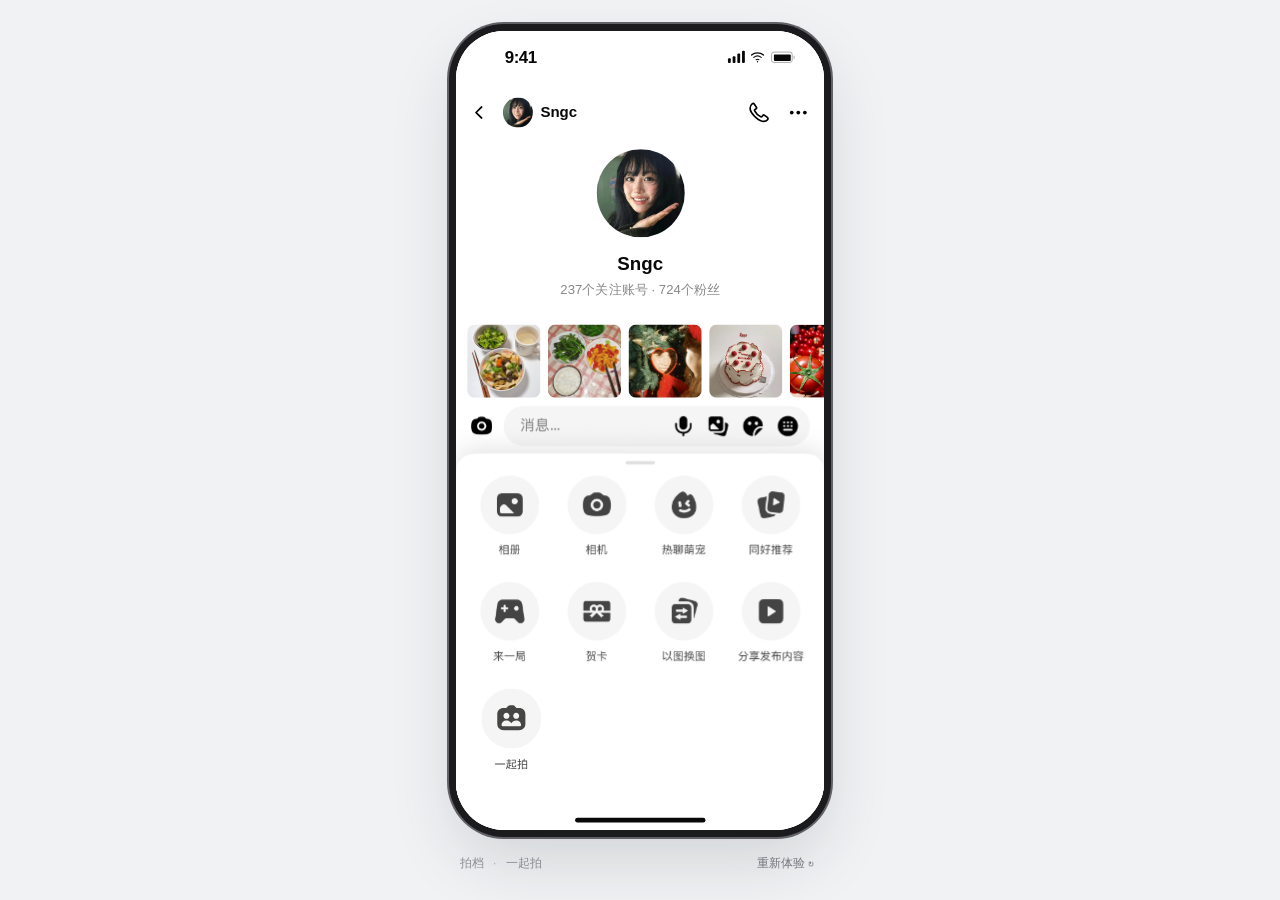
==== inviter-demo.html @ 5f403b4c "Add inviter demo as separate page" ====
<!doctype html>
<html lang="zh-CN">
<head>
  <meta charset="utf-8">
  <meta name="viewport" content="width=device-width, initial-scale=1, viewport-fit=cover">
  <meta name="theme-color" content="#f1f2f4">
  <meta name="description" content="拍档：邀请朋友、盲拍揭晓、一起成片的交互演示。">
  <title>拍档 · 一起拍</title>
  <style>*{box-sizing:border-box}html,body{margin:0;width:100%;height:100%;overscroll-behavior:none}body{font-family:-apple-system,BlinkMacSystemFont,"PingFang SC","Helvetica Neue","Microsoft YaHei",sans-serif;background:#f1f2f4;color:#080808;-webkit-font-smoothing:antialiased}button,input,textarea{font:inherit}button{border:0;background:none;color:inherit;padding:0;cursor:pointer;-webkit-tap-highlight-color:transparent}button:disabled{cursor:default}button:focus-visible{outline:2px solid #7566f7;outline-offset:3px}img{display:block;object-fit:cover;user-select:none;-webkit-user-drag:none}svg{display:block;flex-shrink:0}button:active:not(:disabled){opacity:.74}button,svg{-webkit-user-select:none;user-select:none}.stage{min-height:100%;display:flex;flex-direction:column;align-items:center;justify-content:center;padding:26px 0 18px;gap:19px}.device{position:relative;flex-shrink:0;overflow:hidden;border-radius:48px;box-shadow:0 0 0 7px #1b1b1e,0 0 0 9px #626266,0 28px 66px #15202b26;background:#fff}#screen{width:393px;height:852px;position:relative;transform-origin:top left;overflow:hidden;background:#fff;isolation:isolate;touch-action:pan-y}.desktop-footer{width:393px;display:flex;justify-content:space-between;align-items:center;color:#919297;font-size:12px;padding:0 4px}.desktop-footer button{font-size:12px;color:#777b82;padding:6px}.footer-dot{padding:0 6px;color:#b4b6bc}.page{position:absolute;inset:0;background:#fff;overflow:hidden}.page.dark{background:#000;color:white}.status{height:54px;position:absolute;left:0;top:0;width:100%;z-index:12;color:inherit;display:flex;align-items:center;padding:0 34px 0 52px;justify-content:space-between}.clock{font-size:18px;font-weight:600;letter-spacing:-.5px;margin-top:2px}.status-icons{display:flex;align-items:center;gap:5px;margin-top:2px}.signal{height:12px;display:flex;gap:2px;align-items:flex-end}.signal i{display:block;width:3px;background:currentColor;border-radius:1px}.signal i:nth-child(1){height:5px}.signal i:nth-child(2){height:7px}.signal i:nth-child(3){height:10px}.signal i:nth-child(4){height:13px}.battery{height:12px;width:23px;border:1px solid #a5a5a5;border-radius:3px;position:relative;padding:1.5px;margin-left:1px}.battery:after{content:"";position:absolute;right:-3px;top:3px;height:4px;width:1.5px;border-radius:1px;background:#aaa}.battery i{display:block;background:currentColor;height:100%;border-radius:1px}.home-indicator{position:absolute;left:127px;bottom:8px;width:139px;height:5px;border-radius:3px;background:currentColor;z-index:45;pointer-events:none}.nav{position:absolute;top:58px;left:0;width:100%;height:58px;display:flex;align-items:center;justify-content:center;z-index:10}.nav h1{margin:0;font-size:16px;font-weight:600}.icon-button{width:44px;height:44px;display:flex;align-items:center;justify-content:center}.nav>.back{position:absolute;left:3px}.icon{display:inline-block;width:24px;height:24px;object-fit:contain;vertical-align:middle}.dark .icon.black{filter:invert(1)}.avatar{border-radius:50%;object-fit:cover}.btn{height:49px;border-radius:25px;font-size:15px;font-weight:500;display:flex;align-items:center;justify-content:center;gap:6px;white-space:nowrap}.btn.primary{background:#ff2c54;color:#fff}.btn.light{background:#fff;color:#15161a}.btn.grey{background:#f1f1f3;color:#252529}.bottom-actions{position:absolute;left:12px;right:12px;bottom:34px;display:flex;gap:8px;z-index:11}.bottom-actions>.btn{flex:1;min-width:0}.muted{color:#999}.chat-nav{justify-content:flex-start;padding-left:50px}.chat-nav .avatar{width:32px;height:32px;margin-right:8px}.chat-nav .name{font-size:16px;font-weight:600}.chat-nav .call{position:absolute;right:48px}.chat-nav .more{position:absolute;right:6px}.profile{position:absolute;top:126px;left:0;width:100%;text-align:center}.profile .avatar{width:94px;height:94px;margin:auto}.profile h2{font-size:20px;line-height:25px;margin:16px 0 6px;font-weight:600}.profile p{font-size:14px;color:#888;margin:0}.chat-time{position:absolute;top:330px;left:0;right:0;text-align:center;font-size:12px;color:#aaa}.message-line{position:absolute;top:358px;left:12px;display:flex;align-items:center;gap:9px}.message-line .avatar{width:28px;height:28px;align-self:flex-end}.chat-bubble{height:44px;background:#f5f5f5;border-radius:23px;padding:11px 16px;font-size:16px;line-height:22px}.invite-card{position:absolute;left:48px;top:454px;width:223px;height:254px;background:#fafafa;border-radius:16px;box-shadow:0 3px 7px #0000000c;isolation:isolate}.invite-cover{position:absolute;left:20px;top:-40px;width:185px;height:119px}.mini-portrait{position:absolute;width:64px;height:78px;border-radius:8px;overflow:hidden;padding:3px 2px;background:#080808}.mini-portrait span{display:block;color:white;font-size:12px;line-height:16px;letter-spacing:-.5px}.mini-portrait img{width:60px;height:57px;border-radius:6px}.mini-portrait.sienna{left:32px;top:11px;transform:rotate(-12deg);z-index:2}.mini-portrait.you{left:91px;top:6px;transform:rotate(8deg);background:linear-gradient(135deg,#7163ff,#4c3ce5)}.cover-arrow{position:absolute;inset:0;width:185px;height:119px;overflow:visible}.cover-arrow.front{z-index:3}.invite-copy{position:absolute;top:88px;left:12px;right:12px}.invite-copy h3{font-size:15px;font-weight:600;line-height:24px;margin:0 0 7px;white-space:nowrap}.invite-copy p{font-size:12px;color:#999;margin:0}.card-view,.card-plan{position:absolute;left:12px;width:199px;height:33px;border-radius:17px;display:flex;align-items:center;justify-content:center;font-size:14px;font-weight:500}.card-view{top:167px;background:#15161a;color:white}.card-plan{top:209px;border:1px solid #e1e1e1;background:transparent}.composer{position:absolute;left:12px;right:16px;bottom:42px;height:44px;display:flex;gap:16px;align-items:center;background:#fff;z-index:11}.composer>.icon{width:24px;height:24px}.composer-field{flex:1;min-width:0;height:44px;border-radius:24px;background:#f5f5f5;display:flex;align-items:center;padding:0 9px 0 16px;gap:12px}.composer-placeholder{flex:1;color:#b4b4b4;font-size:16px}.composer-field .icon{width:24px;height:24px}.participants{position:absolute;top:133px;left:0;right:0;height:50px;display:flex;justify-content:center;gap:16px;z-index:3}.participant{border-radius:50%;width:50px;height:50px;display:flex;align-items:center;justify-content:center;opacity:.32}.participant.active{opacity:1}.participant img{width:46px;height:46px;border:1.5px solid #ddd;border-radius:50%}.dark .participant img{border-color:#555}.detail-carousel{position:absolute;left:0;right:0;top:196px;height:396px;touch-action:pan-y;overflow:hidden;cursor:grab}.detail-track{height:100%;display:flex;gap:16px;width:max-content;padding:0 48px;transition:transform .32s cubic-bezier(.2,.7,.25,1)}.detail-card{width:297px;height:396px;border-radius:24px;overflow:hidden;background:#f2f2f2;position:relative;flex-shrink:0;border:1px solid #ebebeb}.detail-card .poster{width:100%;height:100%;object-fit:cover}.detail-card.sealed{border:0;background:#403e3a}.detail-card.sealed .poster{filter:blur(20px) brightness(.68);transform:scale(1.18)}.seal-content,.empty-content{position:absolute;inset:0;display:flex;flex-direction:column;align-items:center;justify-content:center;gap:20px;color:#bfbfbf;font-size:14px;text-align:center}.seal-content{background:#00000015}.seal-content .icon{width:32px;height:32px;filter:brightness(0) invert(.7)}.empty-content{color:#999}.empty-content .icon{width:32px;height:32px;opacity:.5}.submitted{position:absolute;top:605px;left:0;width:100%;text-align:center;font-size:13px;line-height:20px;color:#b5b5b5}.topic{position:absolute;top:647px;left:16px;right:16px;margin:0;text-align:center;font-size:16px;line-height:24px;font-weight:500}.detail-cta{position:absolute;bottom:44px;left:99px;width:195px}.detail-ready .detail-cta{bottom:91px;left:12px;width:369px}.retake-link{position:absolute;bottom:45px;width:100%;text-align:center;color:#888;font-size:14px;height:26px}.detail-card .play-overlay{position:absolute;inset:0;display:flex;justify-content:center;align-items:center}.photo-video{width:100%;height:100%;object-fit:cover}.viewer-media{position:absolute;left:0;top:196px;width:393px;height:488px;overflow:hidden;touch-action:pan-y;cursor:grab}.viewer-track{display:flex;width:786px;height:488px;transition:transform .3s ease}.viewer-track>.media-pane{width:393px;height:488px;flex-shrink:0;overflow:hidden}.viewer-dots{position:absolute;top:739px;left:0;right:0;display:flex;gap:8px;justify-content:center}.viewer-dots button{width:5px;height:5px;background:#555;border-radius:50%;position:relative}.viewer-dots button:before{content:"";position:absolute;inset:-12px}.viewer-dots .active{background:white}.camera-top{position:absolute;top:68px;left:8px;right:12px;height:48px;display:flex;justify-content:center;align-items:center;z-index:10}.camera-top>.back{position:absolute;left:0}.music-pill{background:#1c1c1c;border-radius:24px;height:41px;padding:0 15px;display:flex;gap:5px;align-items:center;font-size:14px;font-weight:500}.music-pill .icon{width:18px;height:20px}.tools{position:absolute;right:15px;top:82px;z-index:9;display:flex;flex-direction:column;gap:25px;width:28px;align-items:center}.tools .tool{width:28px;height:28px;display:flex;align-items:center;justify-content:center}.tools .icon{width:24px;height:24px}.tools .divider{position:absolute;top:92px;width:22px;height:1px;background:#ffffff30}.camera-tabs{position:absolute;left:0;right:0;bottom:217px;display:flex;align-items:center;justify-content:center;gap:17px;font-size:13px;font-weight:500}.camera-tabs .selected{background:white;color:#000;padding:5px 10px;border-radius:18px}.record-button{position:absolute;left:154px;bottom:119px;width:85px;height:85px;border:3px solid white;border-radius:50%;display:grid;place-items:center}.record-button:before{content:"";width:71px;height:71px;border-radius:50%;background:#ff2c54}.filter-thumb{position:absolute;bottom:136px;width:54px;height:54px;border-radius:50%;overflow:hidden}.filter-thumb.one{left:251px}.filter-thumb.two{left:320px}.camera-bottom{position:absolute;left:14px;right:24px;bottom:48px;display:flex;align-items:center;justify-content:space-between;font-size:14px}.camera-bottom .gallery{width:36px;height:36px;border:2px solid #ddd;border-radius:8px;overflow:hidden}.camera-bottom .ai{font-size:14px;color:#888;display:flex;align-items:center;gap:4px}.camera-bottom em{font-style:italic;color:#9e84f5;font-weight:700}.camera-bottom>span:not(.ai){color:#aaa}.camera-bottom .selected{color:#fff}.recording .record-button{background:#999;border:0;width:96px;height:96px;left:148px;bottom:118px}.recording .record-button:before{width:65px;height:65px}.record-ring{position:absolute;inset:0;transform:rotate(-90deg);width:96px;height:96px}.record-ring circle{fill:none;stroke:#ff2c54;stroke-width:5;stroke-dasharray:283;stroke-linecap:round;transition:stroke-dashoffset .4s linear}.record-time{position:absolute;left:0;right:0;bottom:244px;text-align:center;font-size:15px;font-weight:600;font-variant-numeric:tabular-nums}.record-gallery{position:absolute;bottom:140px;left:52px;width:53px;height:53px;border-radius:3px;overflow:hidden}.record-check{position:absolute;right:27px;bottom:143px;width:40px;height:40px;display:grid;place-items:center;background:#ff2c54;border-radius:50%}.record-delete{position:absolute;left:264px;bottom:145px;width:32px;height:36px;display:grid;place-items:center}.record-delete:disabled{opacity:.35}.split-preview{position:absolute;left:0;top:54px;width:393px;height:703px;overflow:hidden}.split-preview .split-half{height:50%;overflow:hidden}.split-preview .photo-video{object-position:50% 46%}.combined .tools{top:76px;gap:24px;right:15px}.combined .camera-top{top:65px}.combined .music-pill{background:#0009;height:41px;padding:0 12px}.combined .music-pill .icon:last-child{margin-left:10px}.story-avatar{height:30px;width:30px;border-radius:50%;border:2px solid #38c5df;padding:2px;margin-left:-8px}.story-avatar img{width:100%;height:100%;border-radius:50%}.publish .nav{justify-content:flex-start}.publish-input{position:absolute;left:18px;top:116px;width:225px;height:154px;border:0;resize:none;outline:0;background:transparent;font-size:14px;color:#333;line-height:24px;padding:0}.publish-input::placeholder{color:#aaa}.publish-cover{position:absolute;left:266px;top:108px;width:108px;height:160px;border-radius:8px;overflow:hidden}.publish-cover .split-preview,.request-video .split-preview{top:0;left:0;width:100%;height:100%;position:absolute}.publish-cover .cover-label{position:absolute;top:8px;left:8px;font-size:11px;color:#fff;text-shadow:0 1px 2px #000}.publish-cover .edit-cover{position:absolute;bottom:0;width:100%;height:34px;background:#0007;color:#fff;text-align:center;font-size:12px;line-height:34px}.publish-tags{position:absolute;left:18px;top:291px;display:flex;gap:8px}.tag{padding:7px 9px;border-radius:4px;font-size:14px;background:#f3f3f3;font-weight:500}.publish-options{position:absolute;left:18px;right:18px;top:349px}.option{position:relative;display:flex;align-items:center;gap:8px;min-height:51px;font-size:16px}.option .icon{width:20px;height:20px}.option>.chevron{margin-left:auto;color:#b8b8b8}.location-tags{display:flex;gap:7px;margin:0 -18px 16px 0;overflow:hidden;white-space:nowrap}.location-tags span{background:#f3f3f3;font-size:12px;line-height:27px;padding:0 6px;border-radius:3px}.option .info{font-size:10px;color:#aaa;border:1px solid #aaa;border-radius:50%;height:11px;width:11px;display:grid;place-items:center;margin-left:-4px}.option .trailing{margin-left:auto;color:#aaa;font-size:14px}.publish .bottom-actions{bottom:34px;left:11px;right:12px}.publish .bottom-actions .btn{height:47px}.request-chat .chat-scroll{position:absolute;top:118px;left:0;right:0;bottom:100px;overflow-y:auto;scrollbar-width:none}.request-chat .chat-scroll::-webkit-scrollbar{display:none}.request-chat .invite-card{top:-50px}.request-chat .chat-time{top:251px}.request-video{position:absolute;right:13px;top:275px;width:157px;height:210px;border-radius:18px;overflow:hidden;background:#222}.request-video>.play-overlay{position:absolute;inset:0;z-index:1;color:#fff;background:rgba(0,0,0,0.2);display:flex;justify-content:center;align-items:center;pointer-events:none}.request-publish{position:absolute;right:13px;top:494px;width:143px;height:36px;background:#f1f1f3;color:#aaa;border-radius:20px;font-size:16px;font-weight:500}.request-publish.approved{background:#ff2c54;color:#fff}.plans{background:#f3f3f5}.plans .nav{top:58px}.plans .nav h1{font-size:20px}.plans-tabs{position:absolute;top:132px;left:16px;right:16px;display:flex;gap:23px;align-items:center;font-size:15px;font-weight:500}.plans-tabs span{padding:11px 17px}.plans-tabs .active{background:white;border-radius:25px}.plan-list{position:absolute;left:16px;right:16px;top:196px;display:flex;flex-direction:column;gap:14px}.plan-row{height:112px;display:flex;align-items:center;background:white;border-radius:14px;padding:13px 12px;gap:11px}.plan-cover{width:68px;height:74px;flex-shrink:0;border-radius:10px;object-fit:cover}.plan-copy{min-width:0;flex:1}.plan-copy h2{font-size:15px;font-weight:500;line-height:21px;margin:0 0 7px}.plan-copy p{font-size:12px;line-height:19px;color:#999;margin:0}.plan-button{flex-shrink:0;width:70px;height:31px;background:#ff2c54;color:white;font-size:12px;border-radius:5px}.plan-button:disabled{background:#ff2c54;color:#fff}.sheet-shade{position:absolute;inset:0;background:#0009;z-index:30}.sheet{position:absolute;left:0;bottom:0;width:100%;z-index:31;border-radius:24px 24px 0 0;animation:sheet-up .28s cubic-bezier(.2,.7,.2,1)}@keyframes sheet-up{from{transform:translateY(100%)}to{transform:translateY(0)}}.processing-sheet{height:260px;background:#fff;color:#080808;display:flex;align-items:center;flex-direction:column;padding-top:66px}.processing-cover{width:70px;height:70px;position:relative;border-radius:12px;overflow:hidden}.processing-cover img{width:100%;height:100%;filter:brightness(.55)}.processing-ring{position:absolute;inset:8px;transform:rotate(-90deg)}.processing-ring circle{fill:none;stroke-width:3.5;stroke:#fff;stroke-dasharray:157;stroke-linecap:round}.progress-number{position:absolute;inset:0;display:grid;place-items:center;color:#fff;font-size:16px;font-weight:600}.processing-sheet h2{font-size:20px;margin:15px 0 5px}.processing-sheet p{font-size:16px;color:#666;margin:0}.templates-sheet{height:260px;background:#202020;color:white;padding-top:16px}.templates-heading{height:37px;display:flex;align-items:center;justify-content:center;font-size:18px;font-weight:600}.templates-heading .icon-button{position:absolute;right:7px;top:8px}.templates-heading .none{position:absolute;left:17px;top:16px}.templates-list{display:flex;gap:11px;overflow-x:auto;scrollbar-width:none;padding:14px 16px 0}.template-item{width:70px;flex-shrink:0;text-align:center;font-size:13px;overflow:hidden}.template-item img{width:70px;height:90px;border-radius:12px}.template-item.selected img{border:2px solid white;padding:2px}.template-item span{display:block;white-space:nowrap;margin-top:7px}.templates-sheet .bottom-actions{left:12px;right:12px;bottom:37px}.templates-sheet .btn{height:44px;font-size:17px}.confirm-shade{position:absolute;inset:0;background:#0008;z-index:35;display:grid;place-items:center}.confirm-box{width:285px;background:white;border-radius:16px;color:#111;text-align:center;overflow:hidden;box-shadow:0 12px 42px #0002}.confirm-box h2{font-size:18px;font-weight:600;margin:24px 15px 12px}.confirm-box p{font-size:14px;color:#777;line-height:22px;margin:0 24px 24px}.confirm-actions{display:flex;border-top:1px solid #eee}.confirm-actions button{width:50%;height:50px;font-size:16px;font-weight:500}.confirm-actions button+button{border-left:1px solid #eee;color:#ff2c54}.toast{position:absolute;left:50%;top:50%;transform:translate(-50%,-50%);background:#000b;color:#fff;padding:12px 18px;border-radius:8px;z-index:50;font-size:14px;white-space:nowrap}.feed .status{height:61px}.feed-media{position:absolute;left:0;top:61px;right:0;bottom:81px;overflow:hidden}.feed-media .split-preview{position:absolute;inset:0;width:100%;height:100%}.feed-media:after{content:"";position:absolute;inset:65% 0 0;background:linear-gradient(transparent,#0005)}.feed-search{position:absolute;left:47px;right:16px;top:65px;height:35px;border:1px solid #ffffffe0;border-radius:10px;display:flex;align-items:center;padding:0 11px;gap:8px;color:#eee;font-size:16px;font-weight:500;z-index:10}.feed-search .icon{width:18px;height:18px}.feed-search .search-label{flex:1}.feed-search .search-word{border-left:1px solid #ffffff22;padding-left:12px}.feed>.feed-back{position:absolute;top:62px;left:1px;z-index:11}.feed-actions{position:absolute;right:9px;bottom:132px;width:42px;display:flex;flex-direction:column;align-items:center;gap:19px;z-index:10}.feed-action{display:flex;flex-direction:column;align-items:center;gap:2px;color:#fff;font-size:12px;text-shadow:0 1px 3px #0006}.feed-action>svg{width:32px;height:32px;filter:drop-shadow(0 1px 1px #0003)}.feed-author-avatar{width:43px;height:43px;border-radius:50%;margin-bottom:12px}.feed-disc{width:39px;height:39px;border-radius:50%;margin-top:2px;border:6px solid #252525}.feed-author{position:absolute;left:13px;bottom:130px;right:70px;z-index:11;font-size:16px;font-weight:500;line-height:24px}.feed-author .feed-time{font-size:12px;color:#ddd;font-weight:400;margin-left:8px}.feed-caption{font-size:13px;font-weight:400;margin-top:6px}.feed-promotion{position:absolute;left:0;right:0;bottom:81px;height:38px;background:#ffffff33;z-index:11;display:flex;align-items:center;padding:0 13px;gap:6px;font-size:14px;font-weight:500}.feed-promotion>.chevron{margin-left:auto}.feed-bottom{position:absolute;left:0;right:0;bottom:16px;height:65px;display:flex;align-items:center;padding:0 13px 0 18px;color:#888;font-size:15px;gap:7px}.feed-bottom .privacy{margin-left:auto;background:#292929;color:#fff;border-radius:24px;padding:11px 15px;font-size:15px;font-weight:500}.feed .home-indicator{background:#fff}.feed-page .icon.black{filter:invert(1)}.screen-reader-only{position:absolute;width:1px;height:1px;overflow:hidden;clip-path:inset(50%)}
.participants{top:131px;display:block}.participant{position:absolute;top:4px;width:42px;height:42px;opacity:.5}.participant:nth-child(1){left:115px}.participant:nth-child(2){left:237px}.participant img{width:42px;height:42px;border:0}.participant.active{left:172px;top:0;width:50px;height:50px}.participant.active img{width:50px;height:50px;border:2px solid #0003}.dark .participant.active img{border-color:#fff3}.mini-portrait{transform-origin:0 0}.mini-portrait.you{left:93.67px;top:10px}.mini-portrait.sienna{left:28px;top:21.3px}.mini-portrait img{object-fit:fill}.split-preview .split-half:first-child .photo-video{object-position:center top}.split-preview .split-half:last-child .photo-video{object-position:center center}.dark .music-pill .icon{filter:invert(1)}.publish .option .icon[src*="edit-share"]{filter:invert(1)}
.dark .music-pill .icon{filter:none}.combined .music-pill{min-width:188px;justify-content:center}.tools.edit-tools{top:74px;right:9px;height:488px;display:block}.edit-tools .tool{position:absolute;left:0}.edit-tools .tool:nth-child(1){top:0}.edit-tools .tool:nth-child(2){top:50px}.edit-tools .tool:nth-child(3){top:113px}.edit-tools .tool:nth-child(4){top:163px}.edit-tools .tool:nth-child(5){top:214px}.edit-tools .tool:nth-child(6){top:264px}.edit-tools .tool:nth-child(7){top:314px}.edit-tools .tool:nth-child(8){top:364px}.edit-tools .tool:nth-child(9){top:414px}.edit-tools .tool:nth-child(10){top:460px}.camera-tool-icon{width:32px;height:32px;object-fit:contain}.tools.camera-tools{top:79px;right:12px;width:32px;height:345px;display:block}.camera-tools .tool{position:absolute;left:0;width:32px;height:32px}.camera-tools .tool:nth-child(1){top:0}.camera-tools .tool:nth-child(2){top:51px}.camera-tools .tool:nth-child(3){top:115px}.camera-tools .tool:nth-child(4){top:166px}.camera-tools .tool:nth-child(5){top:216px}.camera-tools .tool:nth-child(6){top:266px}.camera-tools .tool:nth-child(7){top:312px}.camera-tools .divider{top:98px;left:6px;width:20px}.plan-copy h2{text-wrap:balance}.seal-content{transform:translateY(-14px)}
.publish-cover{top:114px}.publish-cover .split-preview{top:-6px;height:193.19px}.publish-options{top:347px}.location-tags{margin-bottom:14px}.tag{line-height:17px}.publish:after{content:"";position:absolute;left:0;right:0;top:339px;height:1px;background:#f6f6f6}.template-preview{position:absolute;left:0;right:0;top:157px;bottom:0}.template-preview .photo-video{object-position:50% 30%}.templates .camera-top{top:72px}.templates .music-pill{font-size:18px;height:43px;padding:0 14px;gap:7px}.templates .music-pill svg:last-child{margin-left:8px;padding-left:7px;width:26px;border-left:1px solid #fff3}.templates-sheet .template-item{font-size:13px}.templates-sheet .bottom-actions{bottom:37px}.templates-sheet .btn{font-size:17px}
@media(max-width:600px){body{background:#fff}.stage{padding:0;gap:0;height:100%;min-height:0;justify-content:center}.device{border-radius:0;box-shadow:none}.desktop-footer{display:none}body.dark-mobile{background:#000}}
@media(prefers-reduced-motion:reduce){*,*:before,*:after{animation-duration:.01ms!important;transition-duration:.01ms!important}}

/* Preserve carousel nodes so motion and media playback stay continuous. */
.detail-track,.viewer-track{transition:transform .38s cubic-bezier(.22,.68,.2,1);will-change:transform}
.participant{transition:opacity .24s ease}
.viewer-dots button{transition:background-color .24s ease,opacity .24s ease}
.detail-carousel:active,.viewer-media:active{cursor:grabbing}
@media(prefers-reduced-motion:reduce){.detail-track,.viewer-track,.participant,.viewer-dots button{transition:none}}

/* Fixed video preview uses the existing camera chrome. */
.camera-preview{position:absolute;inset:54px 0 95px;background:#000;overflow:hidden}
.camera-preview:after{content:"";position:absolute;inset:0;background:linear-gradient(#0004,transparent 30%,transparent 62%,#0008);pointer-events:none}
.record-time,.record-button,.record-gallery,.record-delete,.record-check,.camera-tabs,.filter-thumb,.camera-bottom{z-index:2}
.media-pane{position:relative}
.media-retry{position:absolute;left:50%;top:50%;transform:translate(-50%,-50%);z-index:5;background:#000b;color:#fff;border-radius:24px;padding:12px 20px;white-space:nowrap}

.split-half{position:relative}

/* Auto-edit is one full frame at a time, with a short visual dissolve. */
.sequence-preview{position:absolute;left:0;top:54px;width:393px;height:703px;overflow:hidden;background:#000}
.sequence-clip{position:absolute;inset:0;opacity:0;pointer-events:none;transition:opacity .2s ease}
.sequence-clip.active{opacity:1;pointer-events:auto;z-index:1}
.sequence-preview.template-preview{top:157px;bottom:0;height:auto}
.publish-cover .sequence-preview,.request-video .sequence-preview{inset:0;width:100%;height:100%}
.feed-media .sequence-preview{inset:0;width:100%;height:100%}
@media(prefers-reduced-motion:reduce){.sequence-clip{transition:none}}

/* Clipping must not scroll the scaled phone when a control receives focus. */
.device{overflow:clip}
/* Inviter flow: chat entry, topic selection, own submission and outgoing invitation. */
.chat-start .composer{bottom:400px}.chat-gallery{position:absolute;top:313px;left:12px;right:0;display:flex;gap:8px;overflow:hidden}.chat-gallery img{width:78px;height:78px;border-radius:9px}.chat-tools{position:absolute;top:452px;bottom:0;left:0;right:0;border-top:1px solid #eee;border-radius:22px 22px 0 0;padding:22px 12px 45px;display:grid;grid-template-columns:repeat(4,1fr);grid-auto-rows:113px}.sheet-handle{position:absolute;top:8px;left:181px;width:31px;height:4px;background:#ddd;border-radius:9px}.chat-tool{font-size:12px;color:#555;display:flex;align-items:center;flex-direction:column;gap:10px}.chat-tool>span{width:62px;height:62px;border-radius:50%;background:#f6f6f6;display:grid;place-items:center}.chat-tool .icon{width:29px;height:29px}.chat-tool:last-child>span{background:#f1f1f1}.outgoing-invite .message-line{left:auto;right:12px}.outgoing-invite .chat-bubble{background:#5147f5;color:#fff}.outgoing-invite .invite-card{left:auto;right:12px}.outgoing-invite .card-view{bottom:12px}.invite-share{position:absolute;top:64px;right:4px;z-index:15}.own-video-note{position:absolute;bottom:0;left:0;right:0;padding:35px 15px 18px;color:#eee;font-size:13px;text-align:center;background:linear-gradient(transparent,#0008)}.detail-cta:disabled{background:#f3f3f3;color:#aaa}.topics{background:linear-gradient(160deg,#4e73bb 0%,#26374e 42%,#172024 70%,#171e21 100%)!important}.topics .nav .icon{filter:invert(1)}.topic-hero{position:absolute;top:133px;left:30px;right:30px;text-align:center}.topic-hero>img{height:243px;width:196px;margin:0 auto 29px;border-radius:40px;transform:rotate(4deg)}.topic-hero h2{font-size:19px;margin:0 0 6px;font-weight:600}.topic-hero p{font-size:13px;color:#c0c4ca;margin:0 0 20px}.topic-pick{border-radius:24px;background:white;color:#111;padding:8px 14px;font-size:15px;white-space:nowrap}.topic-hero .topic-pick{width:150px;height:45px;font-weight:600}.topic-partner{position:absolute;top:550px;left:16px;right:16px;display:flex;align-items:center}.topic-partner .avatar{width:56px;height:56px;border:2px solid #161d22}.topic-partner .avatar+.avatar{margin-left:-8px}.topic-partner>div{margin-left:auto;text-align:right;font-size:14px}.topic-partner small{display:block;color:#909699;font-size:12px;margin-top:6px}.topic-suggestion{position:absolute;top:630px;left:16px;right:16px;background:#ffffff16;border-radius:25px;height:53px;display:flex;gap:10px;align-items:center;padding:8px 12px 8px 17px}.topic-suggestion>span{flex:1;font-size:13px}.topic-suggestion .icon{width:20px;height:20px}.custom-topic{position:absolute;top:693px;left:16px;right:16px;height:126px;border-radius:22px;background:#ffffff21;padding:14px 16px}.custom-topic textarea{width:100%;height:68px;border:0;resize:none;background:none;color:white;outline:none;font-size:14px}.custom-topic textarea::placeholder{color:#a1a6a8}.custom-topic .topic-pick{position:absolute;bottom:12px;right:12px}.custom-topic .topic-pick:disabled{background:#ffffff66;color:#555}
/* Figma invitation file QjRNUDlmvLYmE8WlCUJlmF, frames 1:22 and 1:119. */
.chat-start .profile{top:126px}.chat-start .profile h2{margin:16px 0 6px}.chat-start .chat-gallery{top:313px;left:12px;gap:8px}.chat-start .chat-gallery img{width:78px;height:78px;border-radius:8px;flex-shrink:0}.figma-chat-tools{position:absolute;left:0;top:397px;width:393px;height:421px;object-fit:fill;pointer-events:none}.chat-start .chat-tools{top:473px;bottom:auto;left:14px;right:14px;height:320px;padding:0;grid-template-columns:repeat(4,1fr);grid-auto-rows:113px;border:0;border-radius:0;background:transparent}.chat-start .chat-tool{width:91px;height:96px}.chat-start .chat-tool:last-child{height:100px}.chat-start .home-indicator{bottom:8px}.topic-hero{top:126px;left:0;right:0}.topic-art{height:270px;position:relative;margin-bottom:7px}.topic-art .topic-main{position:absolute;left:105px;top:0;width:200px;height:240px;border-radius:45px;transform:rotate(4deg);transform-origin:top left}.topic-side{position:absolute;top:61px;width:120px;height:144px;border-radius:27px;transform:rotate(-6deg);transform-origin:top left}.topic-side.left{left:-88px}.topic-side.right{left:347px}.topic-hero h2{margin-bottom:6px}.topics{background:#192126!important}.topics:before{content:"";position:absolute;inset:-40px;background:linear-gradient(#16253330,#142021ee 65%),url("[data-uri]") center top/cover;filter:blur(30px)}.topic-partner{top:550px}.topic-partner .avatar{width:58px;height:58px}.topic-partner .avatar+.avatar{margin-left:-12px}.topic-suggestion{top:629px}.custom-topic{top:692px}.camera-idle{width:100%;height:100%;background:#000}
.invite-share .icon{filter:brightness(0)}
.topic-art{display:block;width:100%;padding:0;text-align:inherit}.custom-topic-entry{display:block;width:100%;height:68px;text-align:left;align-content:start;color:#a1a6a8;font-size:14px;padding-top:0}.custom-topic .unavailable-pick{background:#ffffff66;color:#555}.idle-guide{position:absolute;z-index:80;pointer-events:none;transform:translateX(-50%);width:44px;height:52px;filter:drop-shadow(0 2px 2px #0005)}.idle-guide>span:first-child{display:block;animation:idle-point 1s ease-in-out 2}.idle-guide.above>span:first-child{rotate:180deg}.idle-guide-target{outline:2px solid #aeb7c5!important;outline-offset:4px}@keyframes idle-point{0%,100%{transform:translateY(3px)}50%{transform:translateY(-2px)}}@media(prefers-reduced-motion:reduce){.idle-guide>span:first-child{animation:none}}

.guide-hand-icon{width:44px;height:52px;overflow:visible}
</style>
</head>
<body>
  <main class="stage">
    <div class="device" id="device"><div id="screen" role="region" aria-label="拍档手机演示"></div></div>
    <footer class="desktop-footer"><span>拍档 <span class="footer-dot">·</span> 一起拍</span><button id="restart">重新体验 <span aria-hidden="true">↻</span></button></footer>
  </main>
  <script>window.PADANG_ASSETS={"assets/avatar-sienna.jpg": "[data-uri]", "assets/avatar-you.jpg": "[data-uri]", "assets/figma-frame-1-1-web.jpg": "[data-uri]", "assets/figma-frame-1-2-web.jpg": "[data-uri]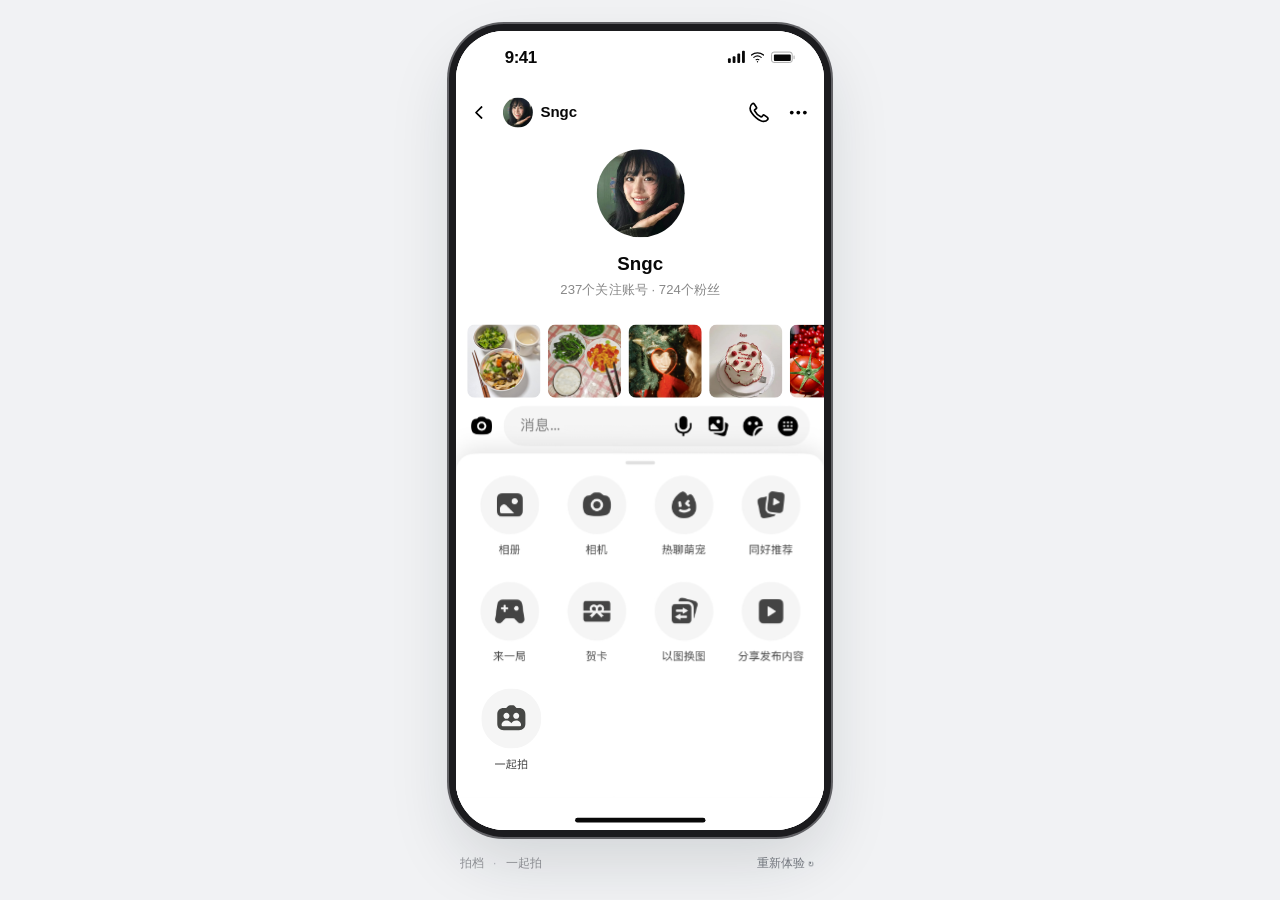
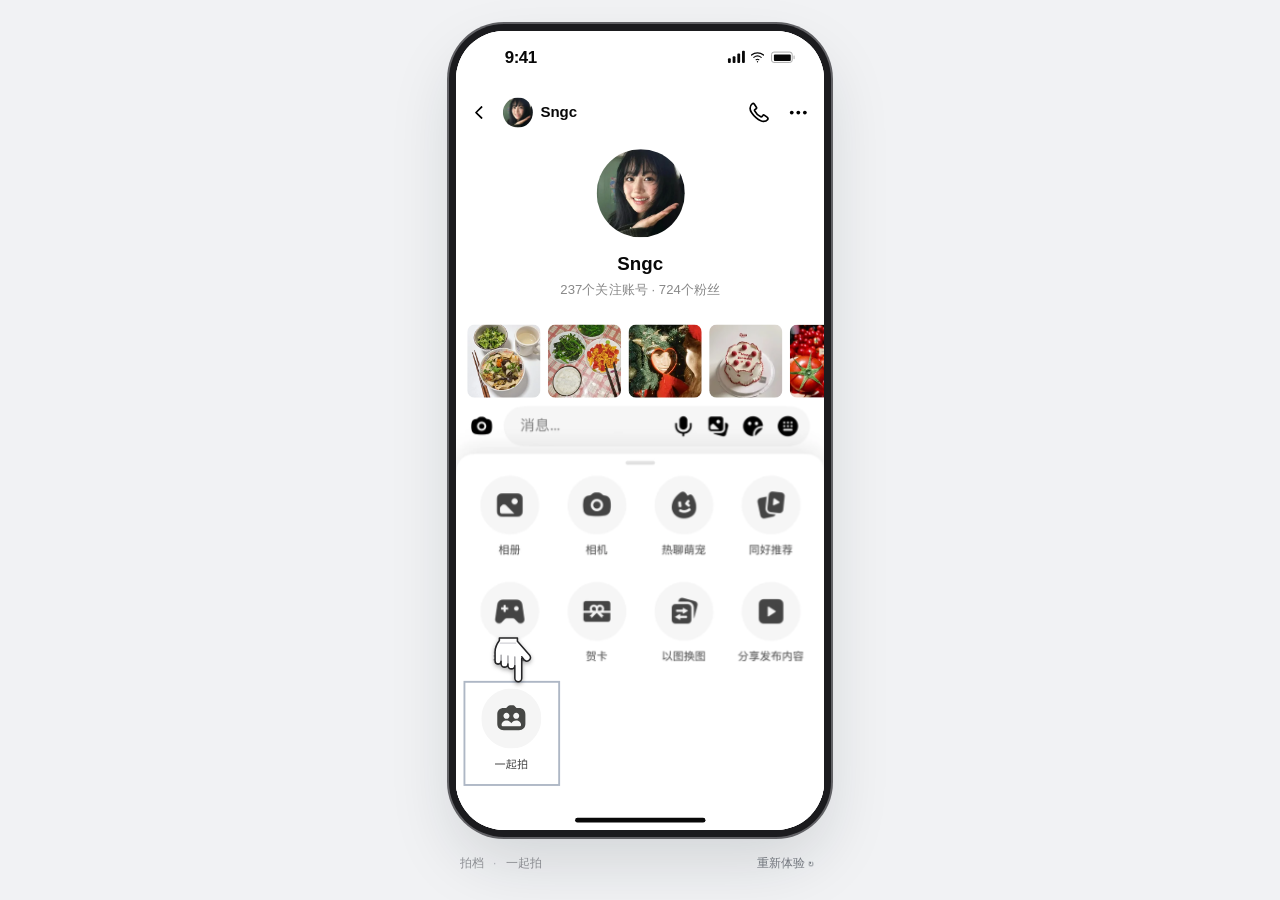
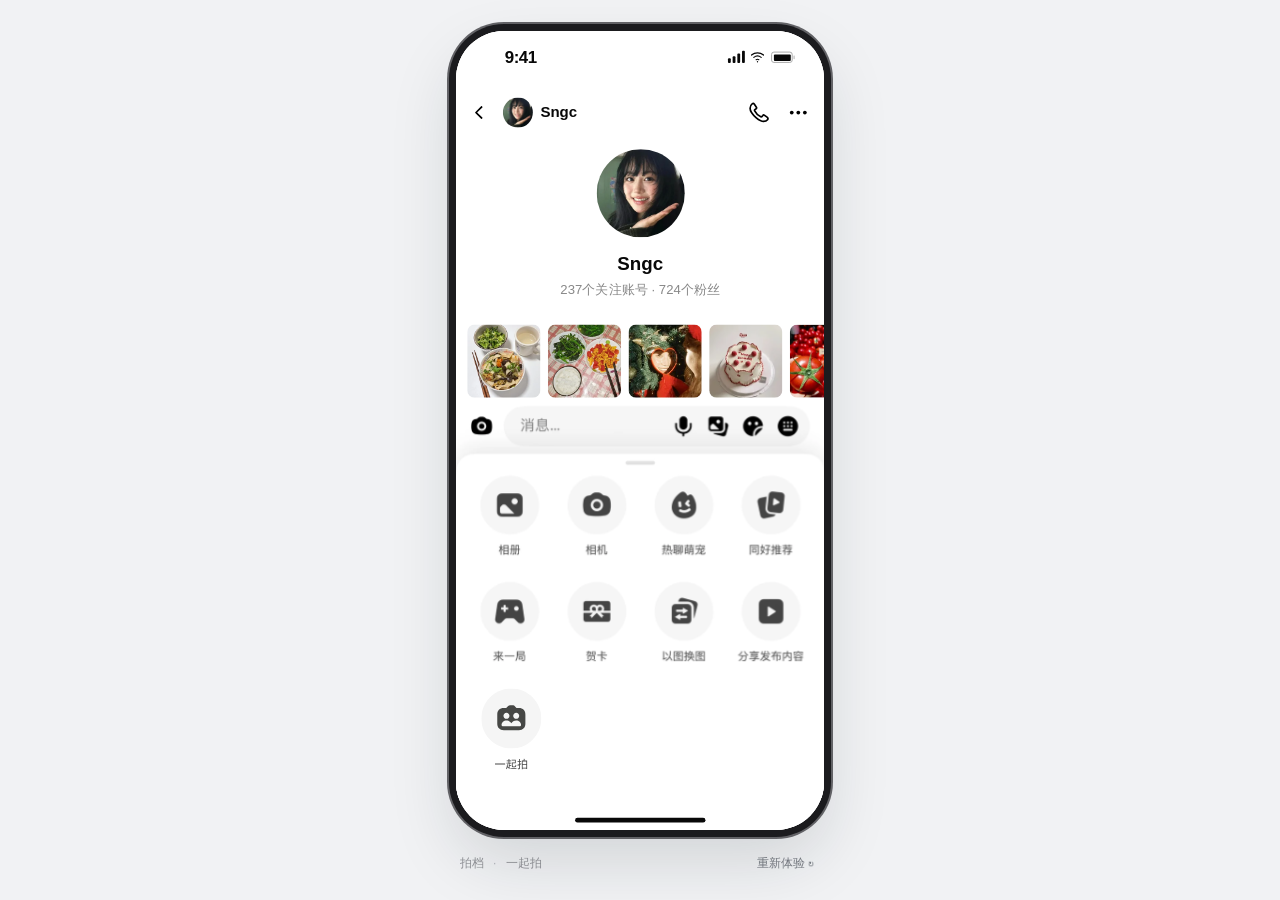
